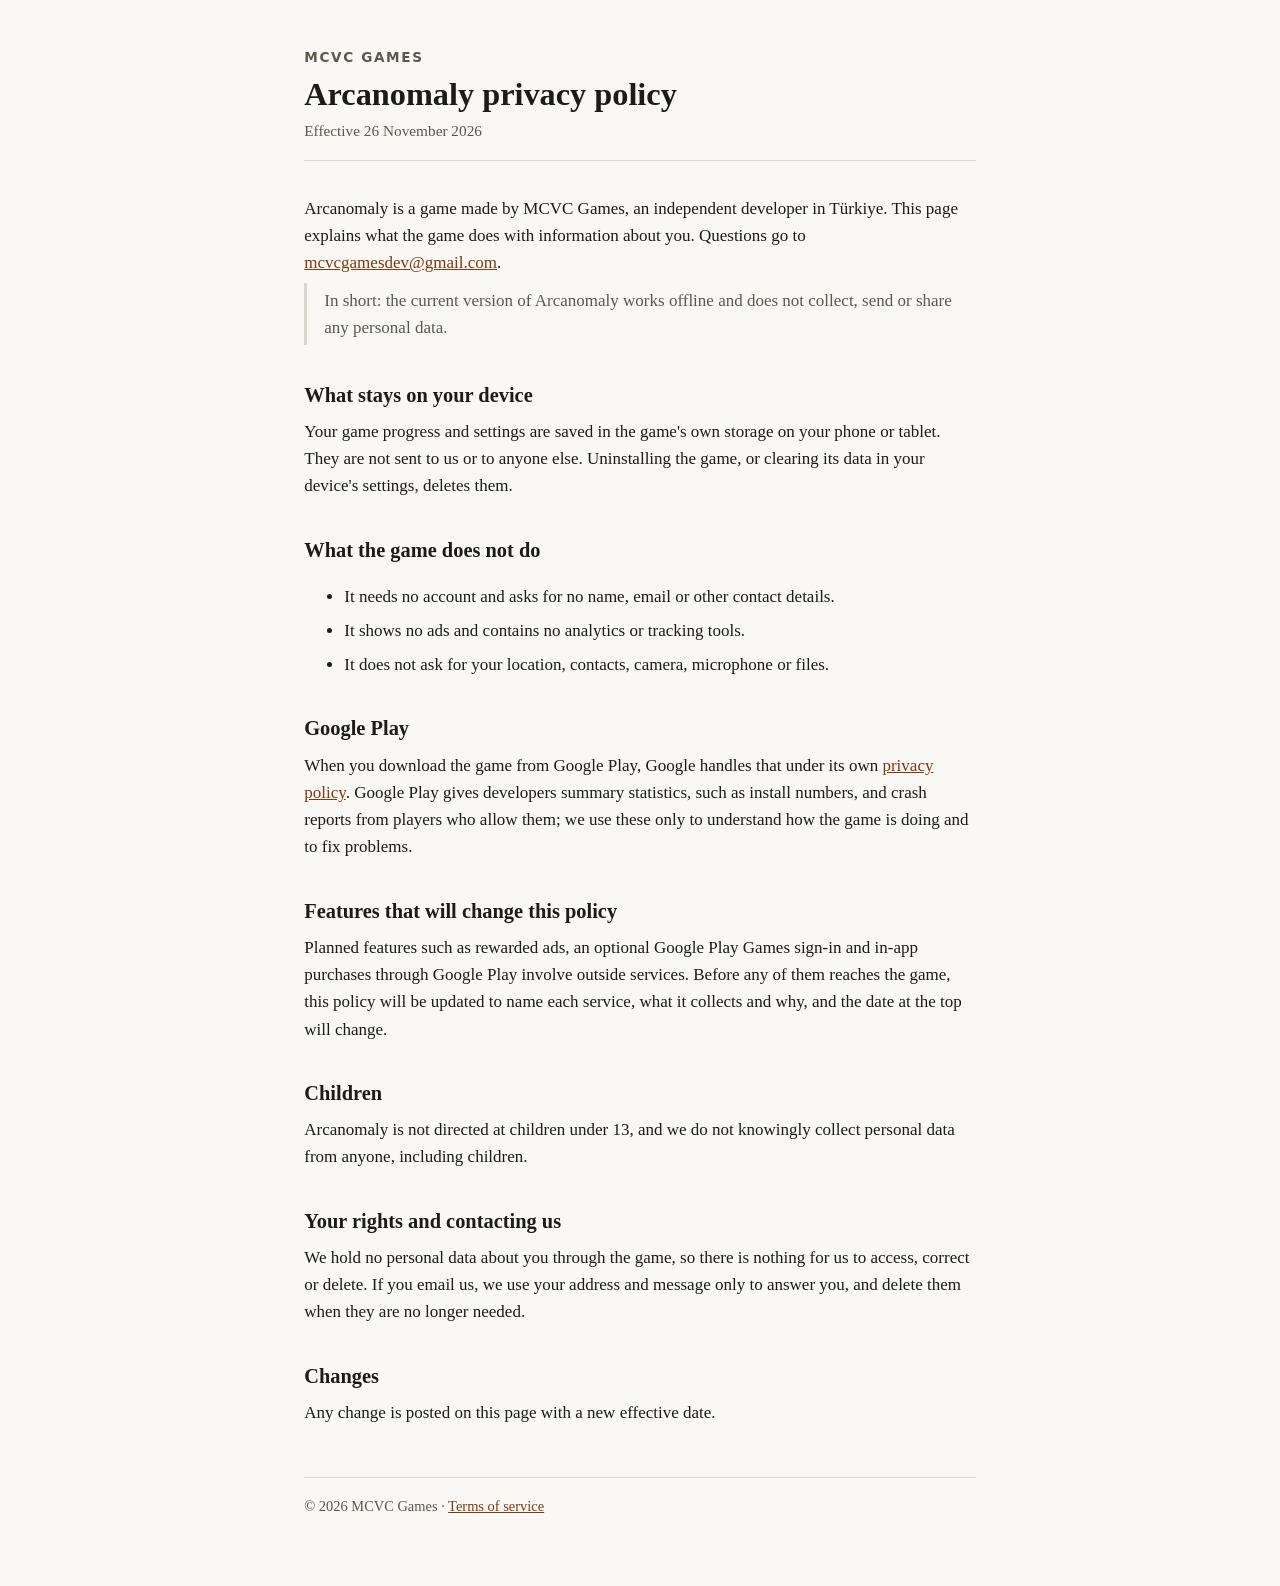
==== arcanomaly/privacy.html @ 1d2ab085 "Studio page, and Arcanomaly's privacy policy and terms of service (effective 26 Nov 2026)" ====
<!doctype html>
<html lang="en">
<head>
<meta charset="utf-8">
<meta name="viewport" content="width=device-width, initial-scale=1">
<title>Arcanomaly: Privacy policy</title>
<link rel="stylesheet" href="../assets/site.css">
</head>
<body>
<main>
<header>
<div class="studio"><a href="../">MCVC Games</a></div>
<h1>Arcanomaly privacy policy</h1>
<p class="date">Effective 26 November 2026</p>
</header>

<p>Arcanomaly is a game made by MCVC Games, an independent developer in Türkiye. This page explains what the game does with information about you. Questions go to <a href="mailto:mcvcgamesdev@gmail.com">mcvcgamesdev@gmail.com</a>.</p>

<p class="summary">In short: the current version of Arcanomaly works offline and does not collect, send or share any personal data.</p>

<h2>What stays on your device</h2>
<p>Your game progress and settings are saved in the game's own storage on your phone or tablet. They are not sent to us or to anyone else. Uninstalling the game, or clearing its data in your device's settings, deletes them.</p>

<h2>What the game does not do</h2>
<ul>
<li>It needs no account and asks for no name, email or other contact details.</li>
<li>It shows no ads and contains no analytics or tracking tools.</li>
<li>It does not ask for your location, contacts, camera, microphone or files.</li>
</ul>

<h2>Google Play</h2>
<p>When you download the game from Google Play, Google handles that under its own <a href="https://policies.google.com/privacy">privacy policy</a>. Google Play gives developers summary statistics, such as install numbers, and crash reports from players who allow them; we use these only to understand how the game is doing and to fix problems.</p>

<h2>Features that will change this policy</h2>
<p>Planned features such as rewarded ads, an optional Google Play Games sign-in and in-app purchases through Google Play involve outside services. Before any of them reaches the game, this policy will be updated to name each service, what it collects and why, and the date at the top will change.</p>

<h2>Children</h2>
<p>Arcanomaly is not directed at children under 13, and we do not knowingly collect personal data from anyone, including children.</p>

<h2>Your rights and contacting us</h2>
<p>We hold no personal data about you through the game, so there is nothing for us to access, correct or delete. If you email us, we use your address and message only to answer you, and delete them when they are no longer needed.</p>

<h2>Changes</h2>
<p>Any change is posted on this page with a new effective date.</p>

<footer>© 2026 MCVC Games · <a href="terms.html">Terms of service</a></footer>
</main>
</body>
</html>
---- assets/site.css ----
:root{--text:#1d1b18;--mid:#5d5750;--line:#ddd6cc;--bg:#faf8f4;--link:#7a3b12}
*{box-sizing:border-box}
html{font-size:17px}
body{margin:0;background:var(--bg);color:var(--text);font:1rem/1.6 Georgia,"Times New Roman",serif}
main{max-width:42rem;margin:0 auto;padding:3rem 1.25rem 4rem}
header{border-bottom:1px solid var(--line);margin-bottom:2rem;padding-bottom:1rem}
.studio{font:600 .8rem/1 system-ui,sans-serif;letter-spacing:.12em;text-transform:uppercase;color:var(--mid)}
.studio a{color:inherit;text-decoration:none}
h1{font-size:1.9rem;line-height:1.2;margin:.6rem 0 .3rem}
h2{font-size:1.2rem;margin:2rem 0 .4rem}
p,li{margin:.4rem 0}
.date{color:var(--mid);font-size:.9rem;margin:0}
.summary{border-left:3px solid var(--line);padding:.2rem 0 .2rem 1rem;color:var(--mid)}
a{color:var(--link)}
footer{border-top:1px solid var(--line);margin-top:3rem;padding-top:1rem;color:var(--mid);font-size:.85rem}
ul.games{list-style:none;padding:0}
ul.games li{border-top:1px solid var(--line);padding:.8rem 0}
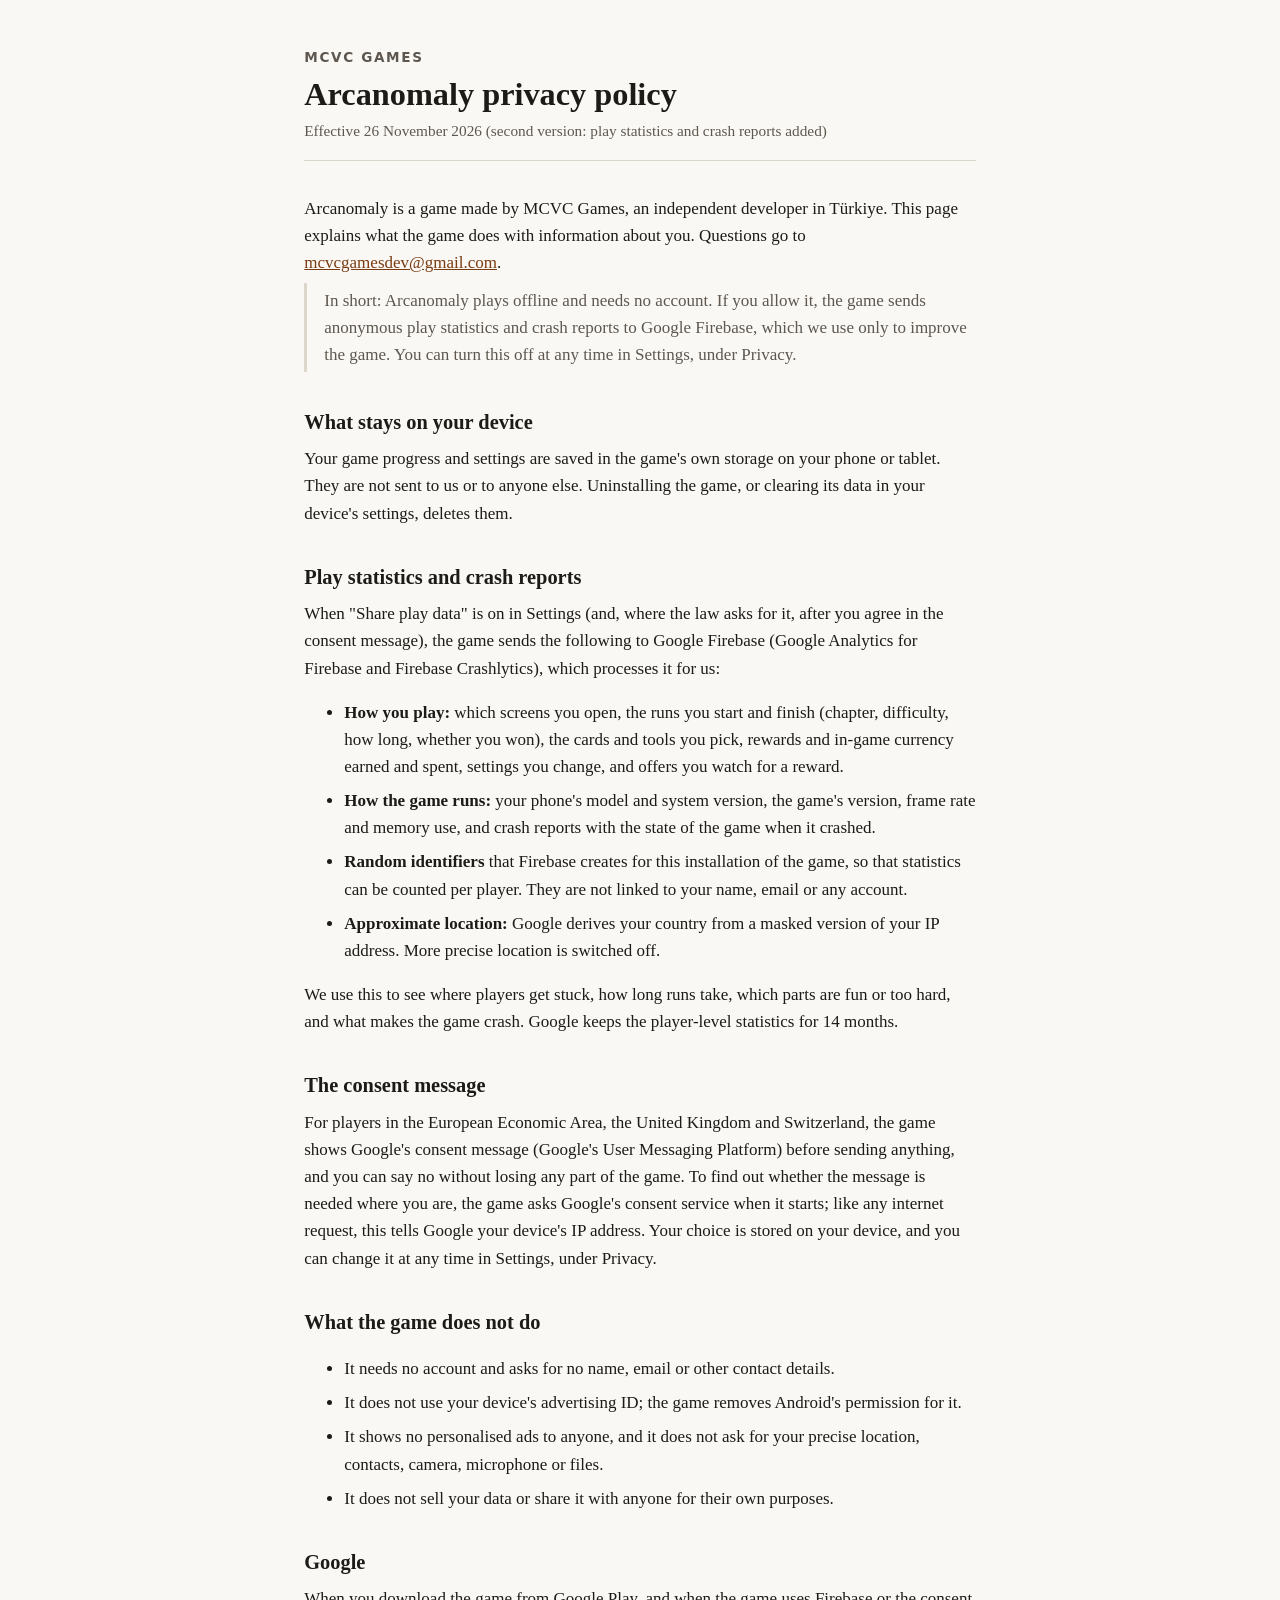
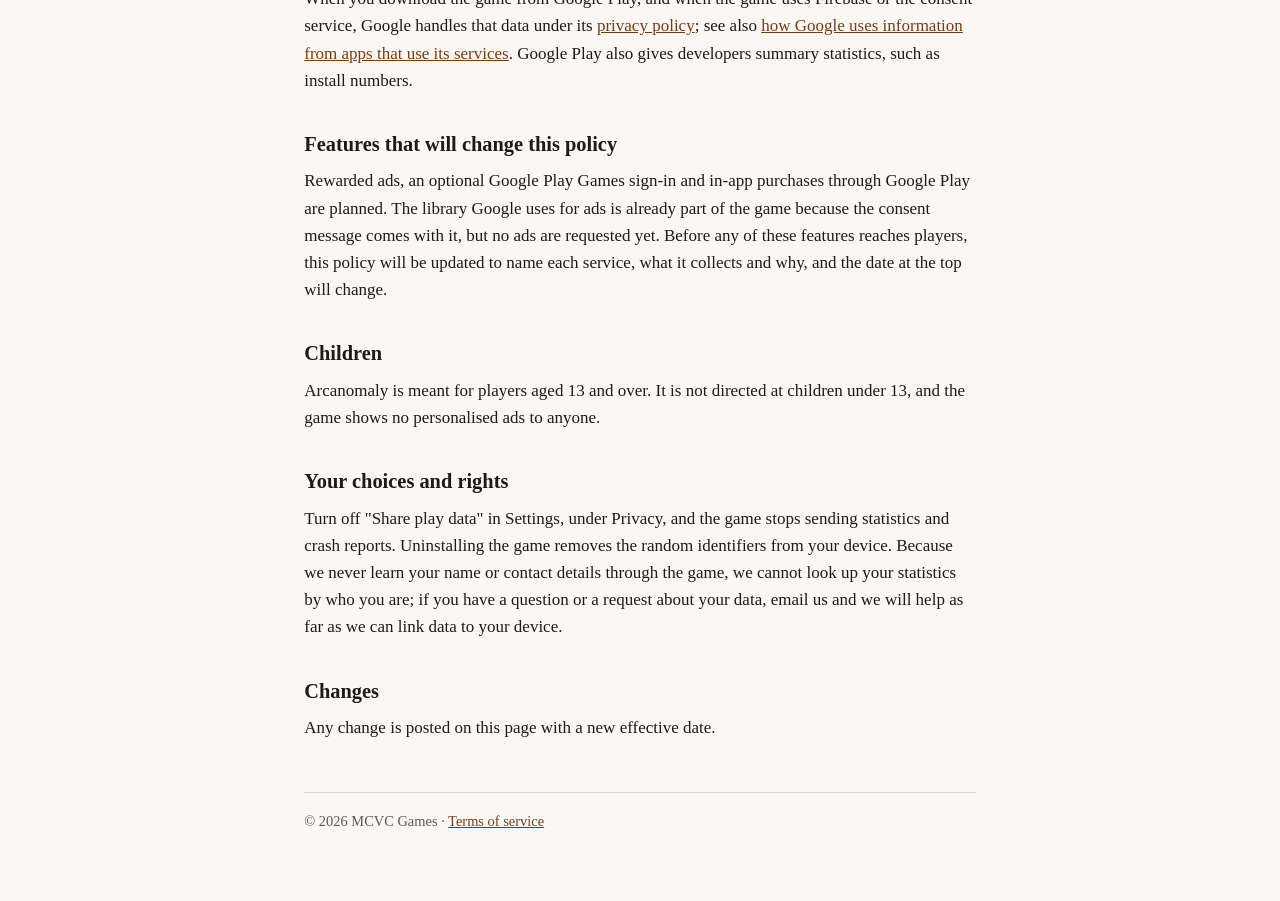
==== commit faebf91e: "Arcanomaly privacy policy, second version: Firebase play statistics and crash reports, Google's cons" ====
--- a/arcanomaly/privacy.html
+++ b/arcanomaly/privacy.html
@@ -11,34 +11,48 @@
 <header>
 <div class="studio"><a href="../">MCVC Games</a></div>
 <h1>Arcanomaly privacy policy</h1>
-<p class="date">Effective 26 November 2026</p>
+<p class="date">Effective 26 November 2026 (second version: play statistics and crash reports added)</p>
 </header>
 
 <p>Arcanomaly is a game made by MCVC Games, an independent developer in Türkiye. This page explains what the game does with information about you. Questions go to <a href="mailto:mcvcgamesdev@gmail.com">mcvcgamesdev@gmail.com</a>.</p>
 
-<p class="summary">In short: the current version of Arcanomaly works offline and does not collect, send or share any personal data.</p>
+<p class="summary">In short: Arcanomaly plays offline and needs no account. If you allow it, the game sends anonymous play statistics and crash reports to Google Firebase, which we use only to improve the game. You can turn this off at any time in Settings, under Privacy.</p>
 
 <h2>What stays on your device</h2>
 <p>Your game progress and settings are saved in the game's own storage on your phone or tablet. They are not sent to us or to anyone else. Uninstalling the game, or clearing its data in your device's settings, deletes them.</p>
 
+<h2>Play statistics and crash reports</h2>
+<p>When "Share play data" is on in Settings (and, where the law asks for it, after you agree in the consent message), the game sends the following to Google Firebase (Google Analytics for Firebase and Firebase Crashlytics), which processes it for us:</p>
+<ul>
+<li><strong>How you play:</strong> which screens you open, the runs you start and finish (chapter, difficulty, how long, whether you won), the cards and tools you pick, rewards and in-game currency earned and spent, settings you change, and offers you watch for a reward.</li>
+<li><strong>How the game runs:</strong> your phone's model and system version, the game's version, frame rate and memory use, and crash reports with the state of the game when it crashed.</li>
+<li><strong>Random identifiers</strong> that Firebase creates for this installation of the game, so that statistics can be counted per player. They are not linked to your name, email or any account.</li>
+<li><strong>Approximate location:</strong> Google derives your country from a masked version of your IP address. More precise location is switched off.</li>
+</ul>
+<p>We use this to see where players get stuck, how long runs take, which parts are fun or too hard, and what makes the game crash. Google keeps the player-level statistics for 14 months.</p>
+
+<h2>The consent message</h2>
+<p>For players in the European Economic Area, the United Kingdom and Switzerland, the game shows Google's consent message (Google's User Messaging Platform) before sending anything, and you can say no without losing any part of the game. To find out whether the message is needed where you are, the game asks Google's consent service when it starts; like any internet request, this tells Google your device's IP address. Your choice is stored on your device, and you can change it at any time in Settings, under Privacy.</p>
+
 <h2>What the game does not do</h2>
 <ul>
 <li>It needs no account and asks for no name, email or other contact details.</li>
-<li>It shows no ads and contains no analytics or tracking tools.</li>
-<li>It does not ask for your location, contacts, camera, microphone or files.</li>
+<li>It does not use your device's advertising ID; the game removes Android's permission for it.</li>
+<li>It shows no personalised ads to anyone, and it does not ask for your precise location, contacts, camera, microphone or files.</li>
+<li>It does not sell your data or share it with anyone for their own purposes.</li>
 </ul>
 
-<h2>Google Play</h2>
-<p>When you download the game from Google Play, Google handles that under its own <a href="https://policies.google.com/privacy">privacy policy</a>. Google Play gives developers summary statistics, such as install numbers, and crash reports from players who allow them; we use these only to understand how the game is doing and to fix problems.</p>
+<h2>Google</h2>
+<p>When you download the game from Google Play, and when the game uses Firebase or the consent service, Google handles that data under its <a href="https://policies.google.com/privacy">privacy policy</a>; see also <a href="https://policies.google.com/technologies/partner-sites">how Google uses information from apps that use its services</a>. Google Play also gives developers summary statistics, such as install numbers.</p>
 
 <h2>Features that will change this policy</h2>
-<p>Planned features such as rewarded ads, an optional Google Play Games sign-in and in-app purchases through Google Play involve outside services. Before any of them reaches the game, this policy will be updated to name each service, what it collects and why, and the date at the top will change.</p>
+<p>Rewarded ads, an optional Google Play Games sign-in and in-app purchases through Google Play are planned. The library Google uses for ads is already part of the game because the consent message comes with it, but no ads are requested yet. Before any of these features reaches players, this policy will be updated to name each service, what it collects and why, and the date at the top will change.</p>
 
 <h2>Children</h2>
-<p>Arcanomaly is not directed at children under 13, and we do not knowingly collect personal data from anyone, including children.</p>
+<p>Arcanomaly is meant for players aged 13 and over. It is not directed at children under 13, and the game shows no personalised ads to anyone.</p>
 
-<h2>Your rights and contacting us</h2>
-<p>We hold no personal data about you through the game, so there is nothing for us to access, correct or delete. If you email us, we use your address and message only to answer you, and delete them when they are no longer needed.</p>
+<h2>Your choices and rights</h2>
+<p>Turn off "Share play data" in Settings, under Privacy, and the game stops sending statistics and crash reports. Uninstalling the game removes the random identifiers from your device. Because we never learn your name or contact details through the game, we cannot look up your statistics by who you are; if you have a question or a request about your data, email us and we will help as far as we can link data to your device.</p>
 
 <h2>Changes</h2>
 <p>Any change is posted on this page with a new effective date.</p>
